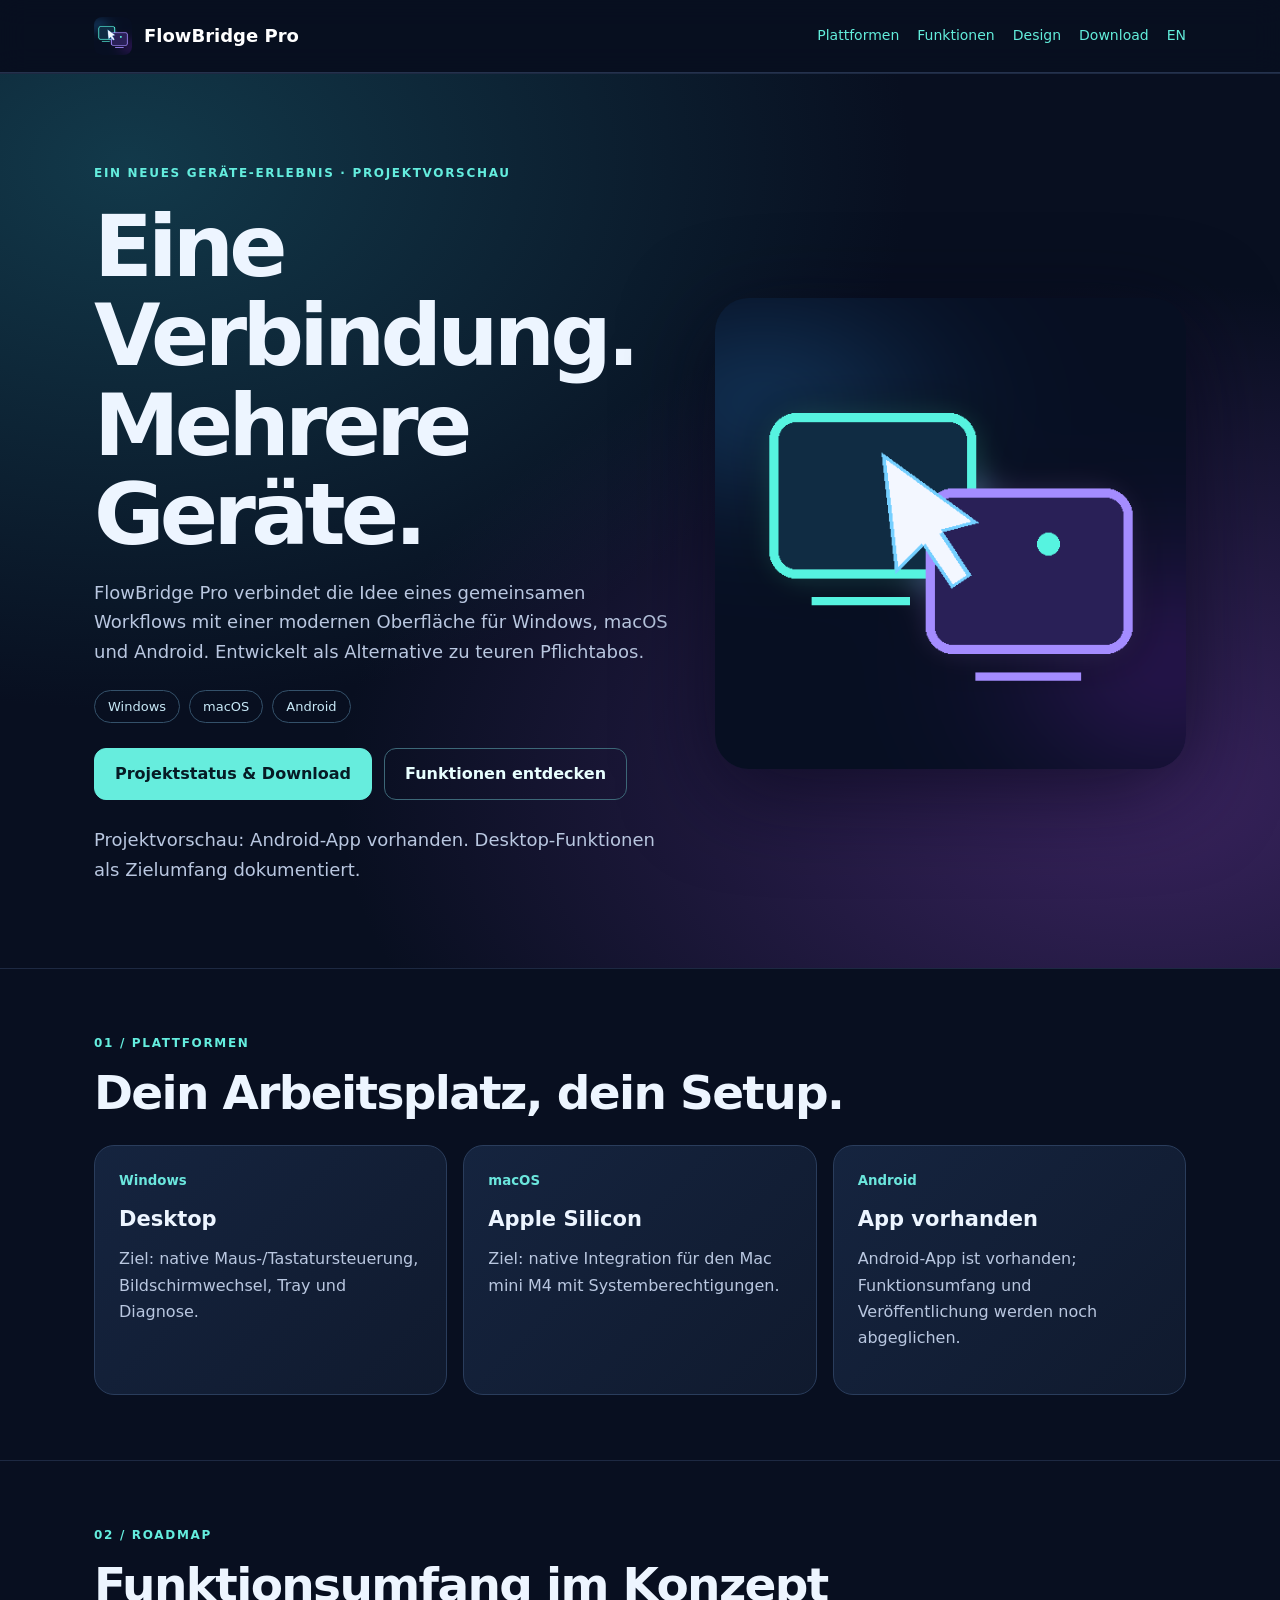
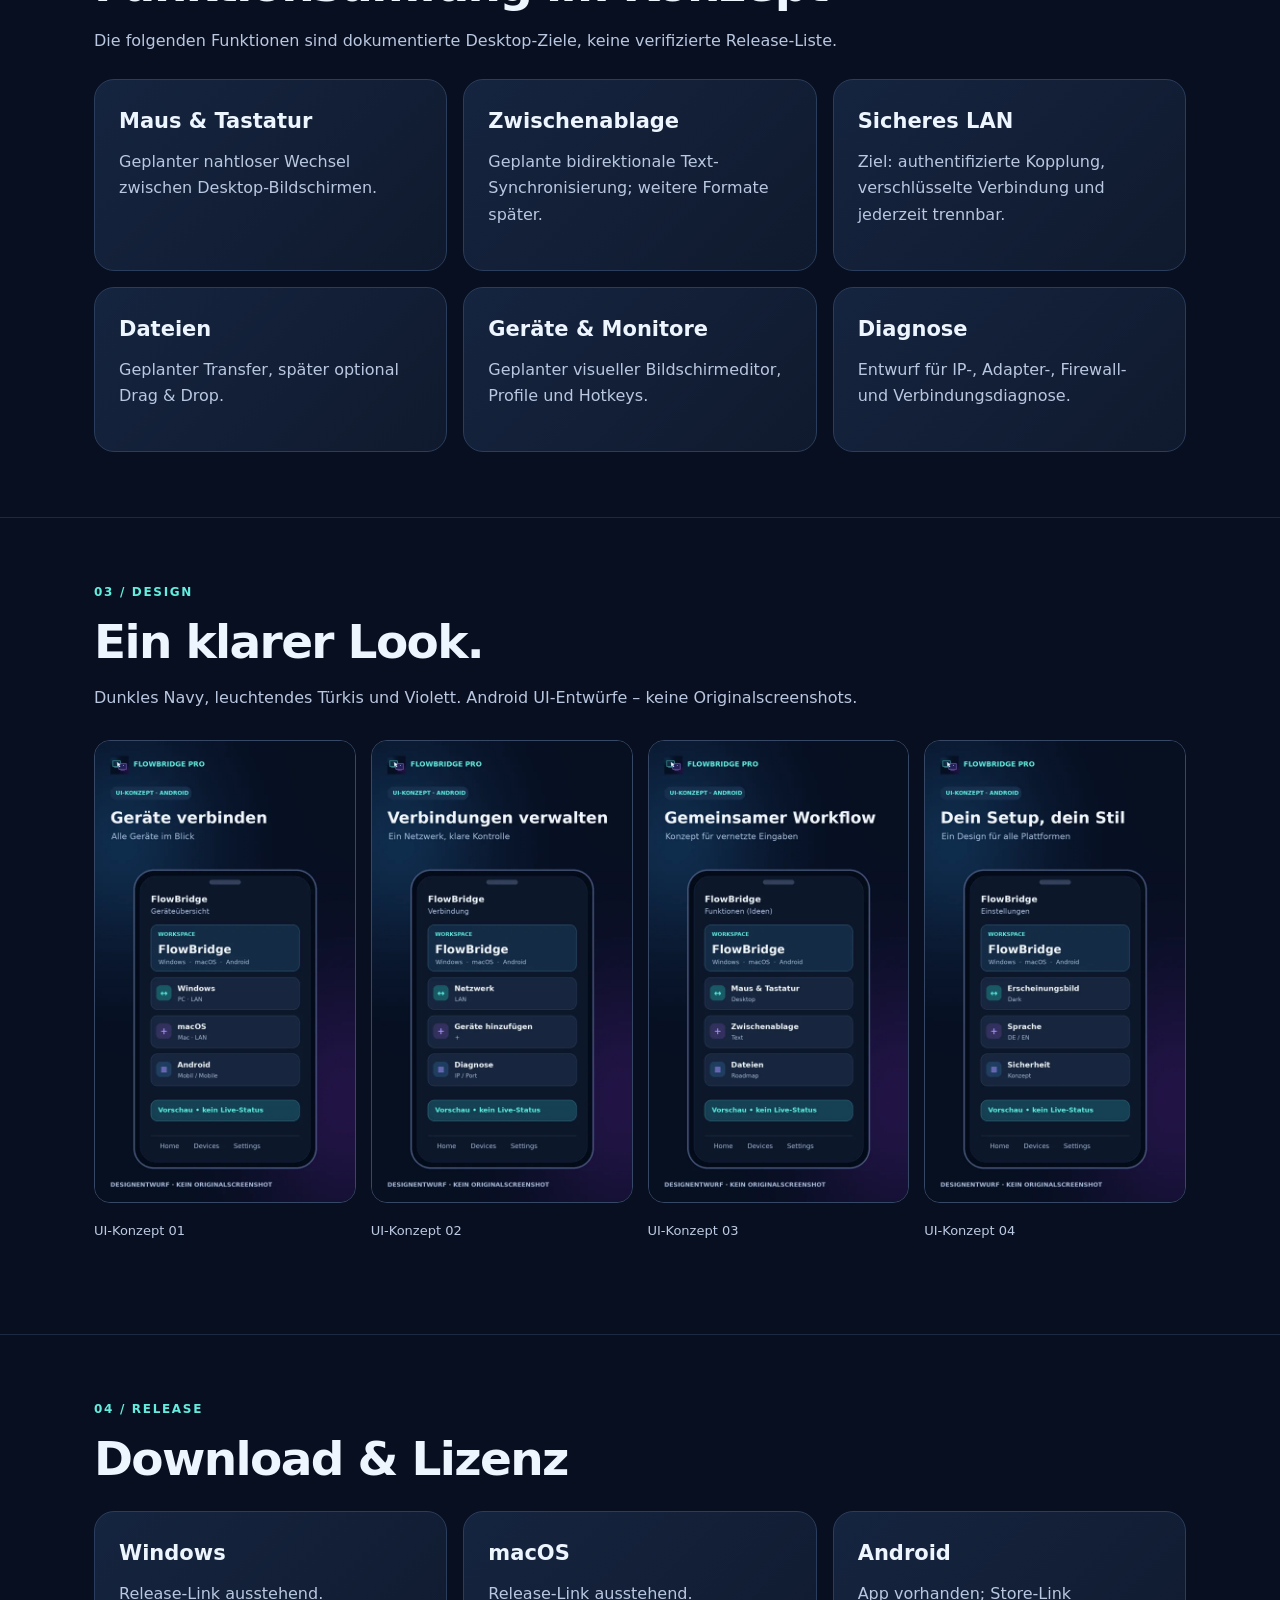
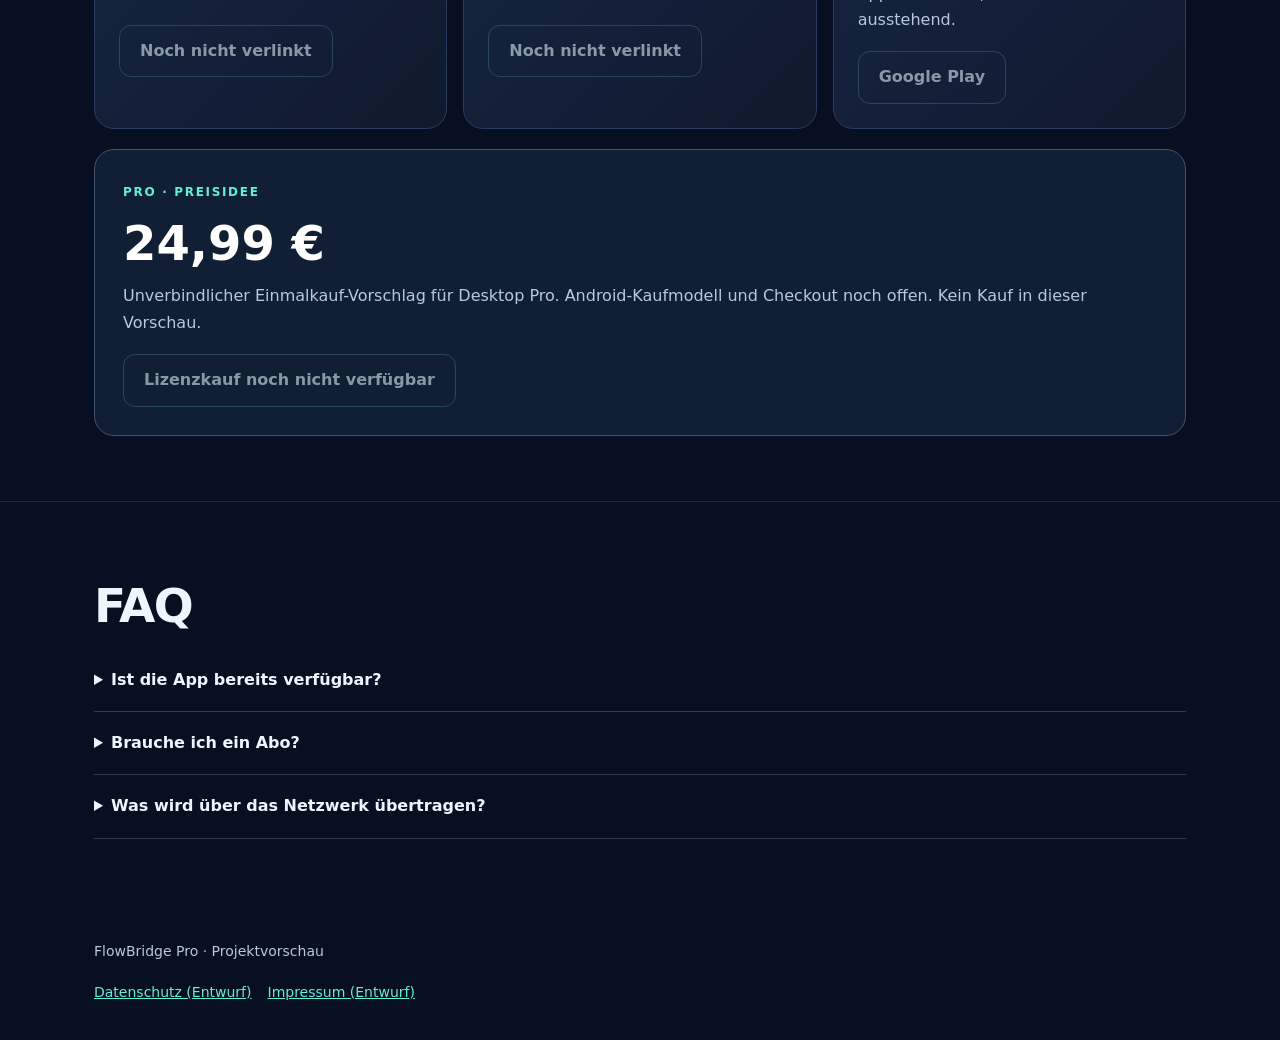
==== index.html @ c97612ea "Add files via upload" ====
<!doctype html><html lang="de"><head><meta charset="utf-8"><meta name="viewport" content="width=device-width,initial-scale=1"><meta name="description" content="FlowBridge Pro – Projekt für vernetzte Geräte."><title>FlowBridge Pro</title><link rel="icon" href="assets/icon.png"><link rel="stylesheet" href="style.css"></head><body><header><div class="wrap"><nav><a href="index.html" class="brand"><img src="assets/icon.png" alt="">FlowBridge Pro</a><div class="navlinks"><a href="#platforms">Plattformen</a><a href="#features">Funktionen</a><a href="#design">Design</a><a href="#release">Download</a><a href="en.html" lang="en">EN</a></div></nav></div></header><main><section class="hero"><div class="wrap heroGrid"><div><div class="eyebrow">Ein neues Geräte-Erlebnis · Projektvorschau</div><h1>Eine Verbindung. Mehrere Geräte.</h1><p>FlowBridge Pro verbindet die Idee eines gemeinsamen Workflows mit einer modernen Oberfläche für Windows, macOS und Android. Entwickelt als Alternative zu teuren Pflichtabos.</p><div class="chips"><span class="chip">Windows</span><span class="chip">macOS</span><span class="chip">Android</span></div><div class="actions"><a class="btn primary" href="#release">Projektstatus & Download</a><a class="btn" href="#features">Funktionen entdecken</a></div><p class="sub">Projektvorschau: Android-App vorhanden. Desktop-Funktionen als Zielumfang dokumentiert.</p></div><img src="assets/icon.png" alt="FlowBridge Pro"></div></section><section id="platforms"><div class="wrap"><div class="eyebrow">01 / Plattformen</div><h2>Dein Arbeitsplatz, dein Setup.</h2><div class="cards"><article class="card"><small>Windows</small><h3>Desktop</h3><p>Ziel: native Maus-/Tastatursteuerung, Bildschirmwechsel, Tray und Diagnose.</p></article><article class="card"><small>macOS</small><h3>Apple Silicon</h3><p>Ziel: native Integration für den Mac mini M4 mit Systemberechtigungen.</p></article><article class="card"><small>Android</small><h3>App vorhanden</h3><p>Android-App ist vorhanden; Funktionsumfang und Veröffentlichung werden noch abgeglichen.</p></article></div></div></section><section id="features"><div class="wrap"><div class="eyebrow">02 / Roadmap</div><h2>Funktionsumfang im Konzept</h2><p>Die folgenden Funktionen sind dokumentierte Desktop-Ziele, keine verifizierte Release-Liste.</p><div class="cards"><article class="card"><h3>Maus &amp; Tastatur</h3><p>Geplanter nahtloser Wechsel zwischen Desktop-Bildschirmen.</p></article><article class="card"><h3>Zwischenablage</h3><p>Geplante bidirektionale Text-Synchronisierung; weitere Formate später.</p></article><article class="card"><h3>Sicheres LAN</h3><p>Ziel: authentifizierte Kopplung, verschlüsselte Verbindung und jederzeit trennbar.</p></article><article class="card"><h3>Dateien</h3><p>Geplanter Transfer, später optional Drag &amp; Drop.</p></article><article class="card"><h3>Geräte &amp; Monitore</h3><p>Geplanter visueller Bildschirmeditor, Profile und Hotkeys.</p></article><article class="card"><h3>Diagnose</h3><p>Entwurf für IP-, Adapter-, Firewall- und Verbindungsdiagnose.</p></article></div></div></section><section id="design"><div class="wrap"><div class="eyebrow">03 / Design</div><h2>Ein klarer Look.</h2><p>Dunkles Navy, leuchtendes Türkis und Violett. Android UI-Entwürfe – keine Originalscreenshots.</p><div class="gallery"><figure><a href="assets/screen-de-1.webp"><img src="assets/screen-de-1.webp" alt="Android UI-Designentwurf 1" loading="lazy"></a><figcaption>UI-Konzept 01</figcaption></figure><figure><a href="assets/screen-de-2.webp"><img src="assets/screen-de-2.webp" alt="Android UI-Designentwurf 2" loading="lazy"></a><figcaption>UI-Konzept 02</figcaption></figure><figure><a href="assets/screen-de-3.webp"><img src="assets/screen-de-3.webp" alt="Android UI-Designentwurf 3" loading="lazy"></a><figcaption>UI-Konzept 03</figcaption></figure><figure><a href="assets/screen-de-4.webp"><img src="assets/screen-de-4.webp" alt="Android UI-Designentwurf 4" loading="lazy"></a><figcaption>UI-Konzept 04</figcaption></figure></div></div></section><section id="release"><div class="wrap"><div class="eyebrow">04 / Release</div><h2>Download & Lizenz</h2><div class="cards"><article class="card"><h3>Windows</h3><p>Release-Link ausstehend.</p><span class="btn" aria-disabled="true">Noch nicht verlinkt</span></article><article class="card"><h3>macOS</h3><p>Release-Link ausstehend.</p><span class="btn" aria-disabled="true">Noch nicht verlinkt</span></article><article class="card"><h3>Android</h3><p>App vorhanden; Store-Link ausstehend.</p><span class="btn" aria-disabled="true">Google Play</span></article></div><div class="call" style="margin-top:20px"><small class="eyebrow">PRO · PREISIDEE</small><div class="price">24,99 €</div><p>Unverbindlicher Einmalkauf-Vorschlag für Desktop Pro. Android-Kaufmodell und Checkout noch offen. Kein Kauf in dieser Vorschau.</p><span class="btn" aria-disabled="true">Lizenzkauf noch nicht verfügbar</span></div></div></section><section><div class="wrap"><h2>FAQ</h2><details><summary>Ist die App bereits verfügbar?</summary><p>Eine Android-App existiert. Download- und Release-Links sind noch nicht bestätigt.</p></details><details><summary>Brauche ich ein Abo?</summary><p>Ein Einmalkauf für Pro ist vorgesehen. Preis und Lizenzumfang sind noch nicht final.</p></details><details><summary>Was wird über das Netzwerk übertragen?</summary><p>Das Desktop-Konzept sieht lokale Eingabe- und Clipboard-Übertragung zwischen autorisierten Geräten vor. Android-Funktionen sind noch zu verifizieren.</p></details></div></section></main><footer><div class="wrap"><p>FlowBridge Pro · Projektvorschau</p><a href="privacy-de.html">Datenschutz (Entwurf)</a><a href="legal-de.html">Impressum (Entwurf)</a></div></footer></body></html>
---- style.css ----
*{box-sizing:border-box}html{scroll-behavior:smooth}body{margin:0;font:16px/1.65 system-ui,sans-serif;color:#edf5ff;background:#080f20}a{color:#62eddb}a:focus-visible,button:focus-visible{outline:3px solid #a48cff;outline-offset:3px}.wrap{max-width:1140px;margin:auto;padding:0 24px}header{position:sticky;top:0;z-index:5;background:#080f20ee;border-bottom:1px solid #24324d;backdrop-filter:blur(14px)}nav{min-height:72px;display:flex;align-items:center;justify-content:space-between;gap:16px;flex-wrap:wrap;padding:12px 0}.brand{font-weight:800;font-size:18px;display:flex;gap:12px;align-items:center;color:white;text-decoration:none}.brand img{width:38px;height:38px;border-radius:8px}.navlinks{display:flex;gap:18px;align-items:center;flex-wrap:wrap}.navlinks a{text-decoration:none;font-size:14px}.hero{background:radial-gradient(ellipse at 10% 10%,#12394a 0,transparent 48%),radial-gradient(ellipse at 90% 80%,#39235e 0,transparent 50%);padding:90px 0 65px}.heroGrid{display:grid;grid-template-columns:1.1fr .9fr;gap:45px;align-items:center}.eyebrow{color:#64edde;letter-spacing:.14em;font-size:12px;font-weight:800;text-transform:uppercase}h1{font-size:clamp(44px,7vw,86px);line-height:1.04;letter-spacing:-.055em;margin:18px 0}h2{font-size:clamp(30px,4vw,47px);line-height:1.15;letter-spacing:-.035em;margin:12px 0 16px}h3{margin:0 0 10px;font-size:21px}p{color:#b9c7e0;margin:0 0 18px}.hero p{font-size:18px;max-width:600px}.hero img{width:100%;border-radius:34px;box-shadow:0 22px 90px #070719aa}.chips{display:flex;gap:9px;flex-wrap:wrap;margin:23px 0}.chip{border:1px solid #34516a;padding:5px 13px;border-radius:99px;color:#c8e9f7;font-size:13px}.actions{display:flex;gap:12px;flex-wrap:wrap;margin:25px 0}.btn{display:inline-block;border:1px solid #3d6878;padding:12px 20px;text-decoration:none;border-radius:12px;color:#e8ffff;font-weight:700}.primary{background:#66eddd;color:#061b25;border-color:#66eddd}.btn[aria-disabled=true]{opacity:.55;cursor:not-allowed}section{padding:65px 0;border-top:1px solid #1d2942}.cards{display:grid;grid-template-columns:repeat(3,1fr);gap:16px;margin-top:25px}.card{background:linear-gradient(135deg,#15243f,#101a2e);border:1px solid #2a3d5c;border-radius:20px;padding:24px}.card small{display:block;color:#6be6dd;font-weight:700;margin-bottom:10px}.gallery{display:grid;grid-template-columns:repeat(4,1fr);gap:15px;margin:28px 0}.gallery img{width:100%;border-radius:16px;border:1px solid #364866}figure{margin:0}figcaption{font-size:13px;color:#bccbe3;margin-top:8px}.call{padding:28px;border:1px solid #41546e;border-radius:20px;background:#101f34}.price{font-weight:800;color:white;font-size:48px;line-height:1.15;margin:12px 0}details{border-bottom:1px solid #2d3b54;padding:18px 0}summary{cursor:pointer;font-weight:700}details p{margin:10px 0 0}footer{padding:36px 0;color:#a9bbd8;font-size:14px}footer a{margin-right:16px}main.legal{max-width:820px;margin:auto;padding:70px 24px}.warn{color:#e9ce9b}.sub{font-size:13px}@media(max-width:760px){.hero{padding:48px 0}.heroGrid{grid-template-columns:1fr}.cards{grid-template-columns:1fr}.gallery{grid-template-columns:repeat(2,1fr)}.hero img{max-width:440px}.navlinks{gap:12px}section{padding:45px 0}}@media(prefers-reduced-motion:reduce){html{scroll-behavior:auto}}
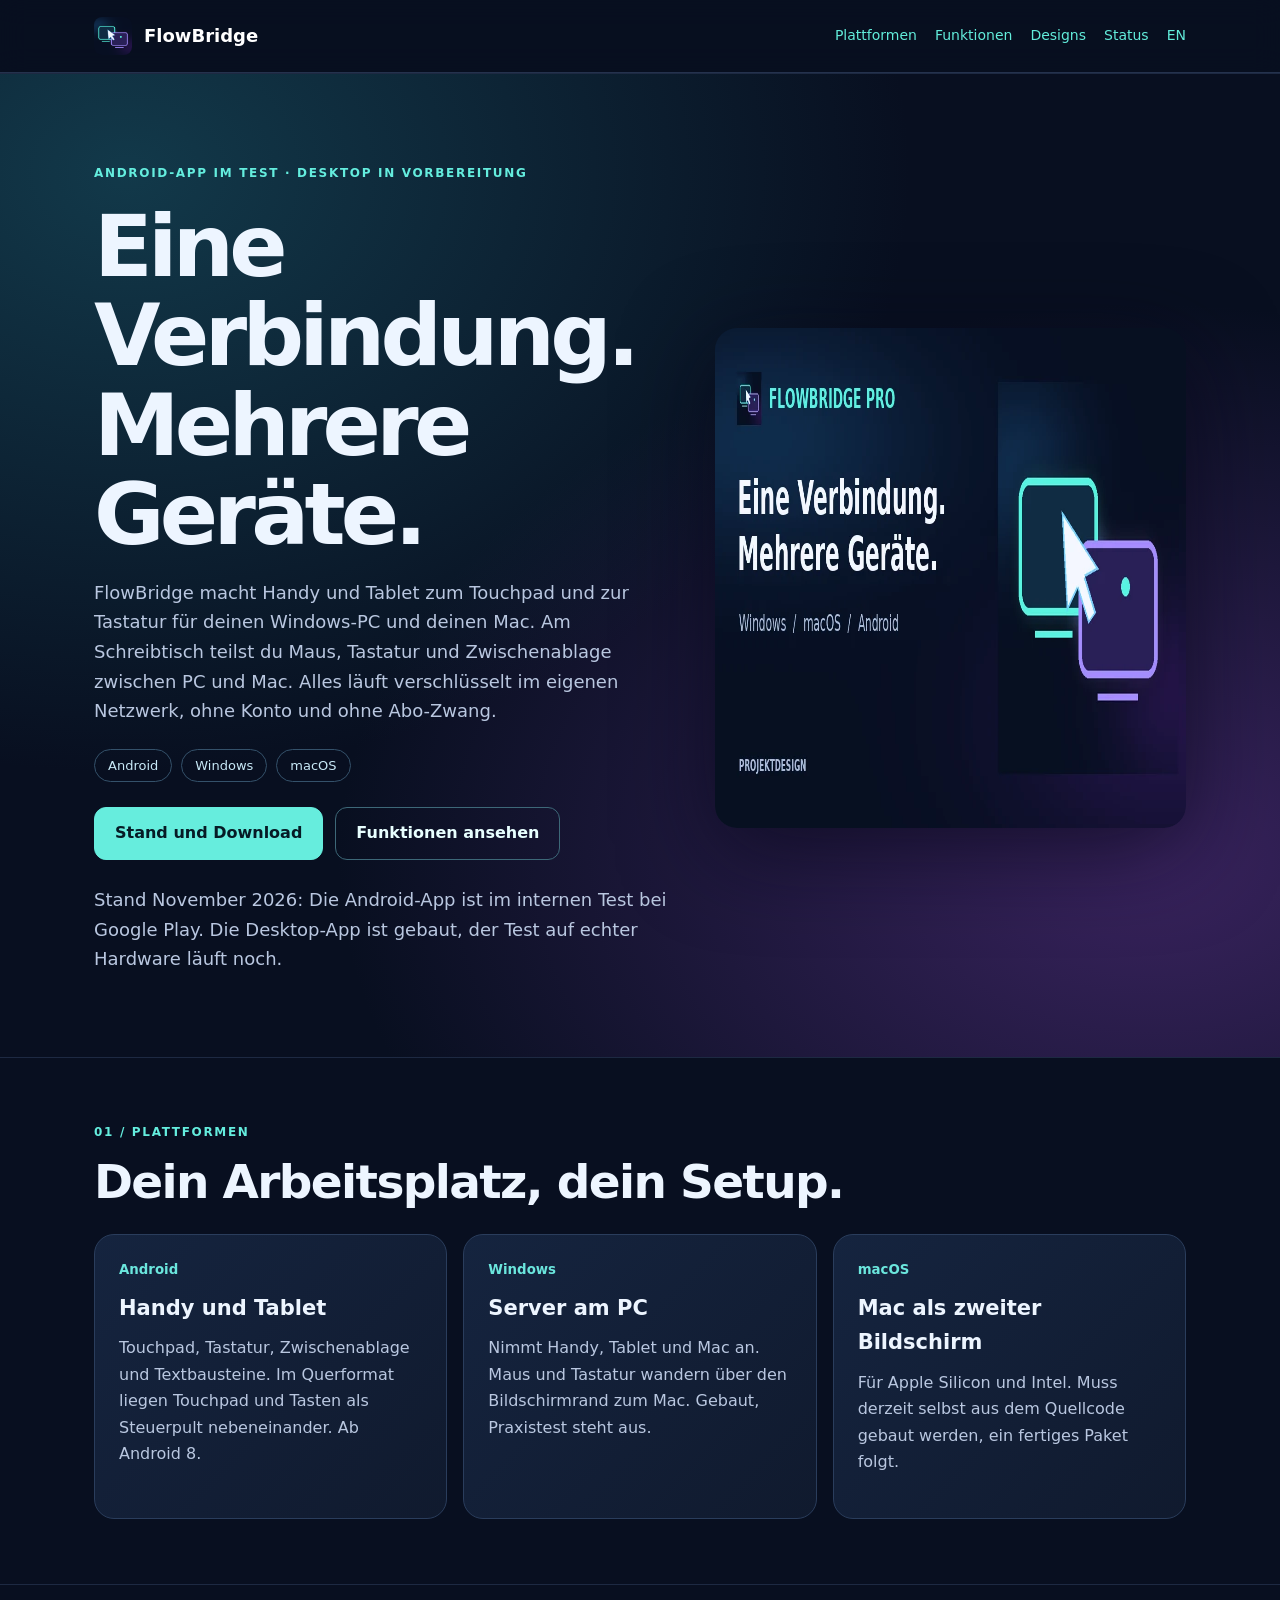
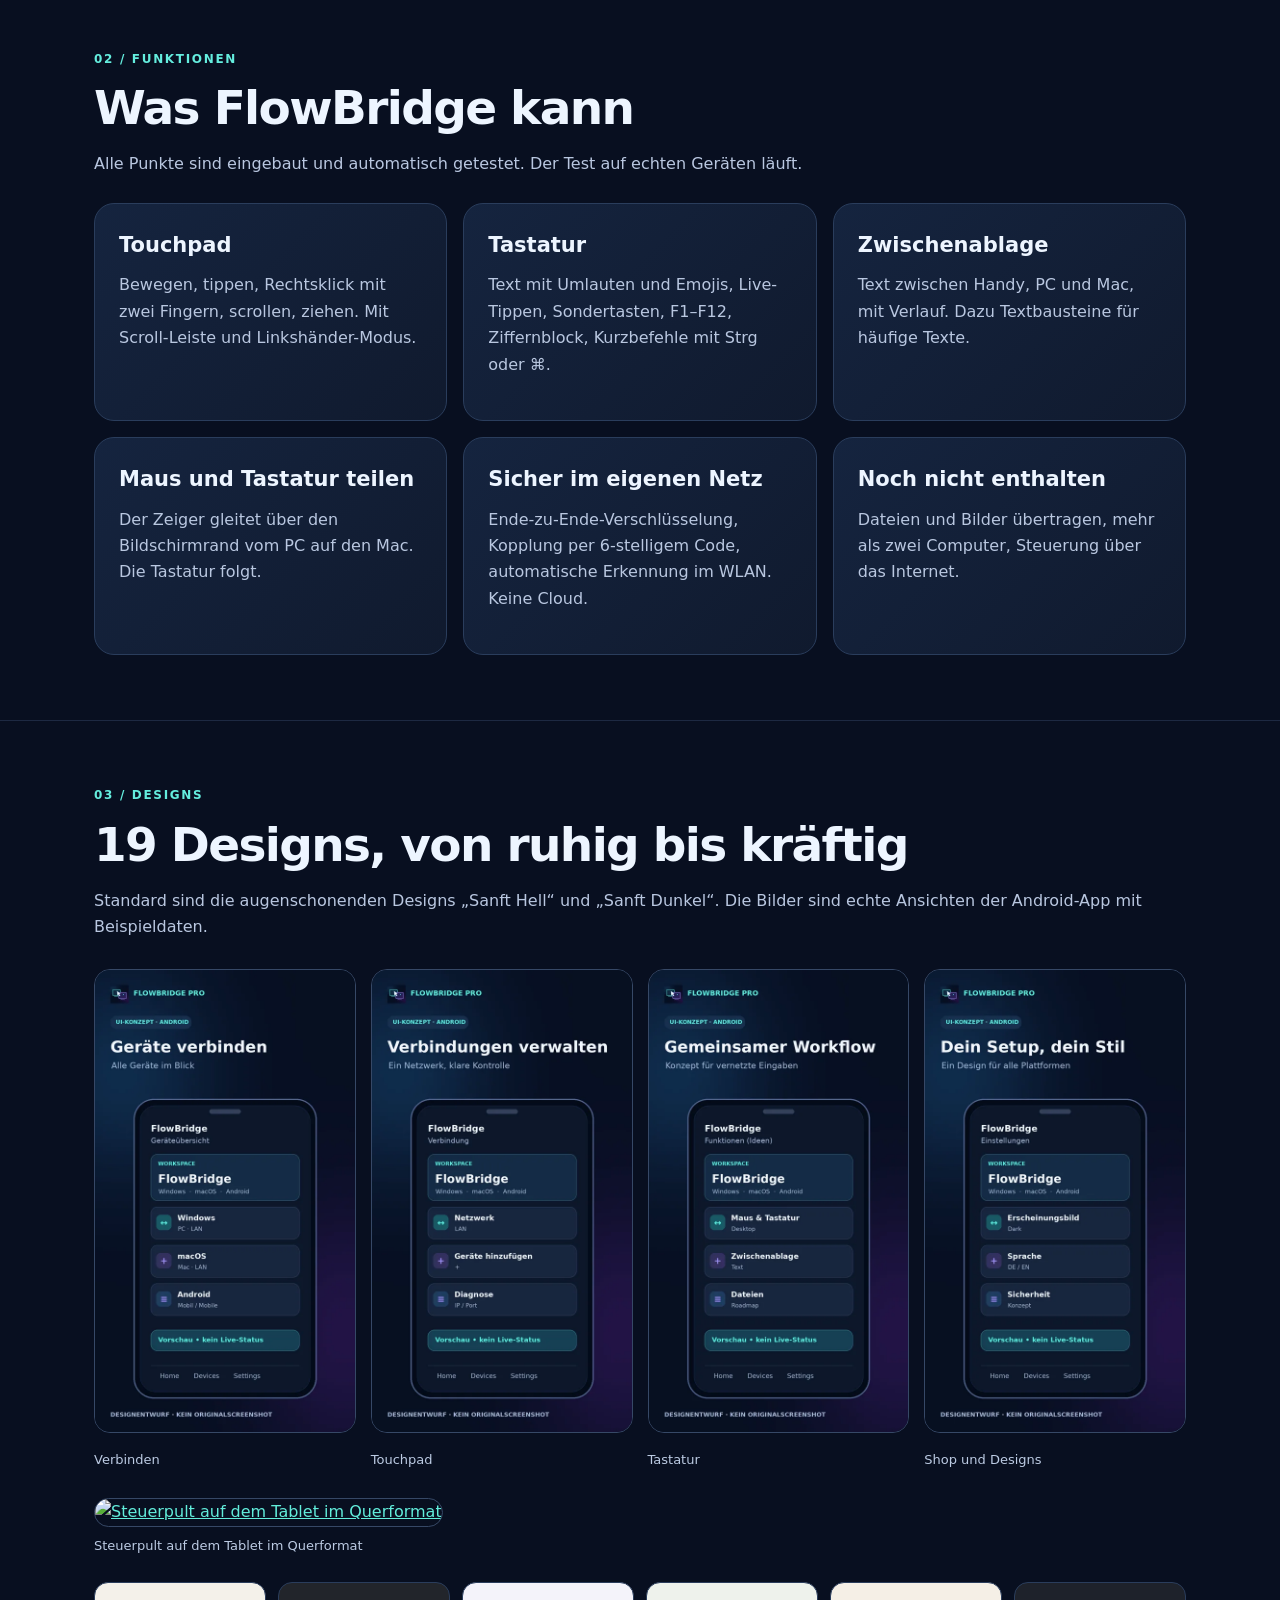
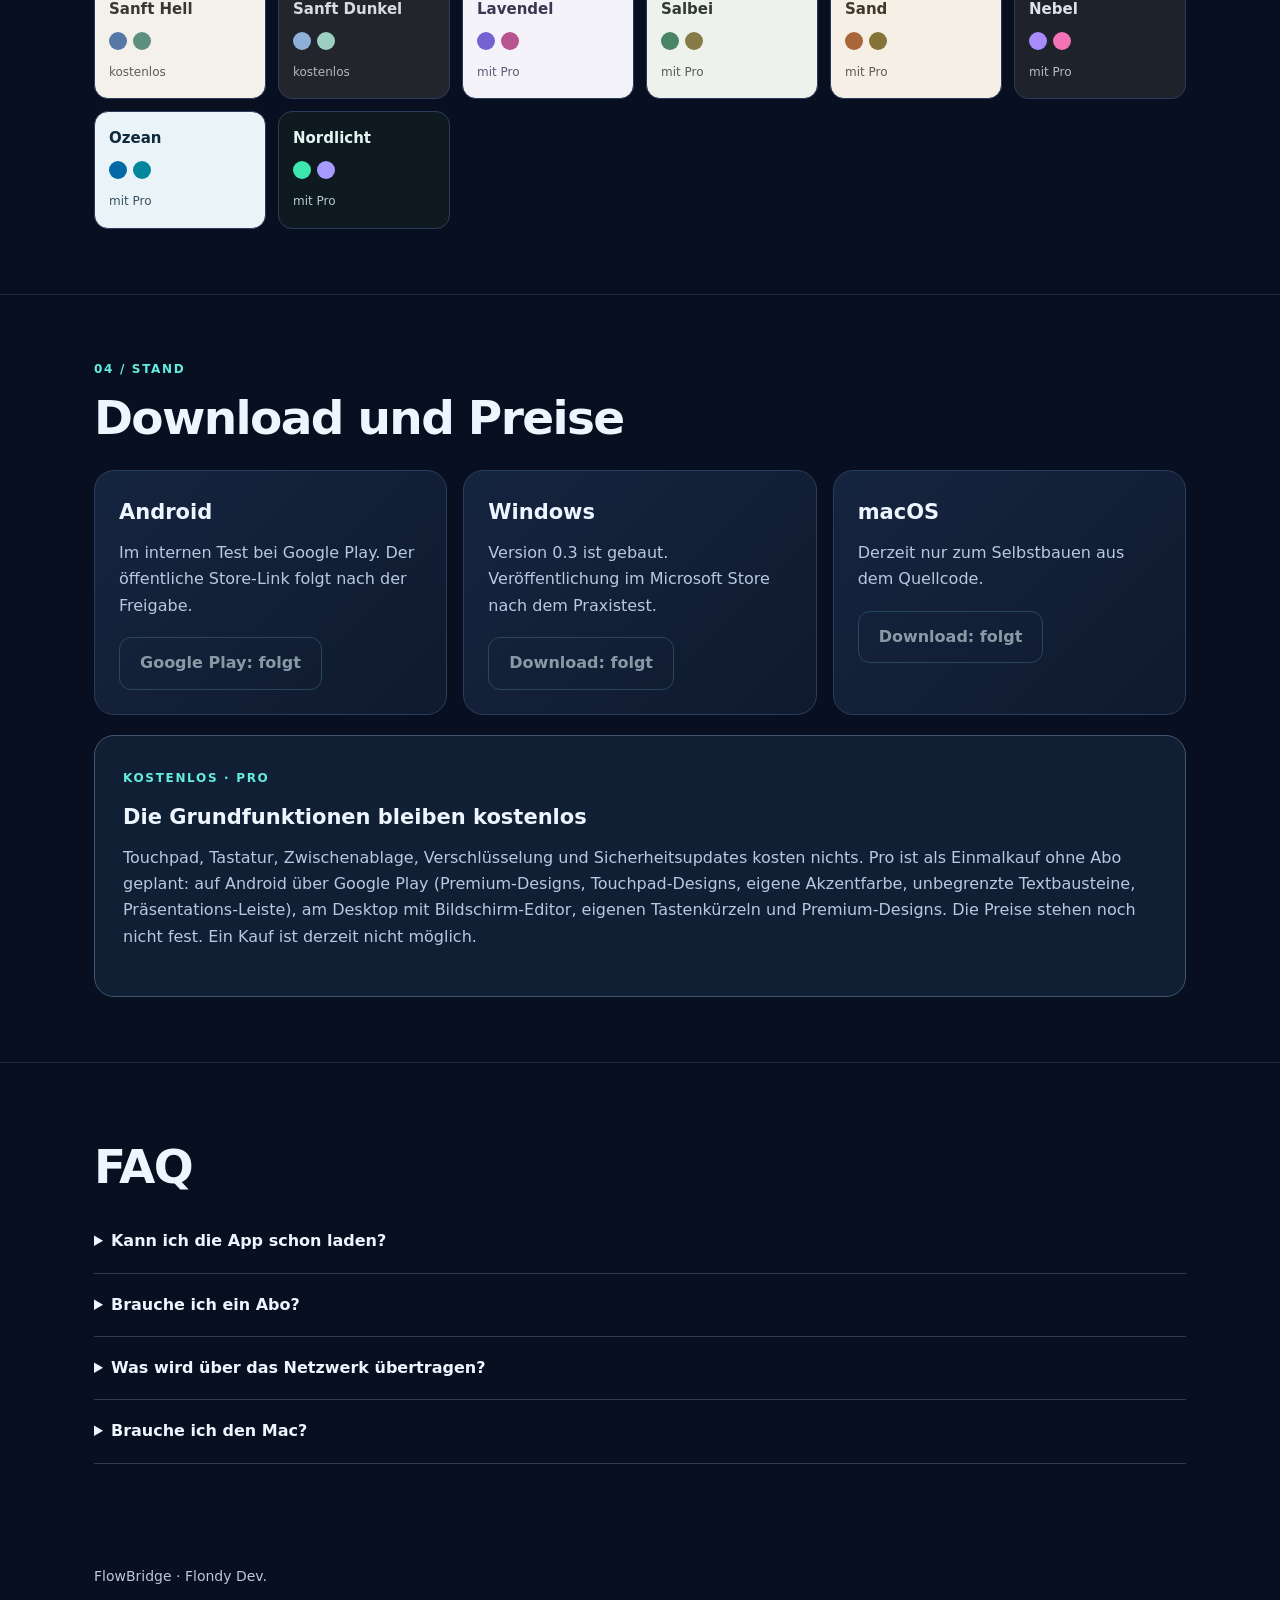
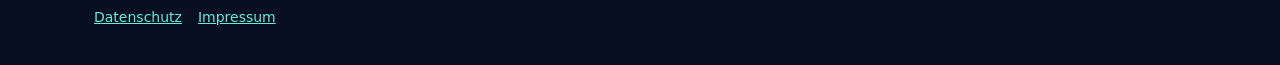
==== commit 3dc3233c: "Seite aktualisiert: Funktionen, echte Screenshots, Datenschutzerklärung, Impressum" ====
--- a/index.html
+++ b/index.html
@@ -1 +1 @@
-<!doctype html><html lang="de"><head><meta charset="utf-8"><meta name="viewport" content="width=device-width,initial-scale=1"><meta name="description" content="FlowBridge Pro – Projekt für vernetzte Geräte."><title>FlowBridge Pro</title><link rel="icon" href="assets/icon.png"><link rel="stylesheet" href="style.css"></head><body><header><div class="wrap"><nav><a href="index.html" class="brand"><img src="assets/icon.png" alt="">FlowBridge Pro</a><div class="navlinks"><a href="#platforms">Plattformen</a><a href="#features">Funktionen</a><a href="#design">Design</a><a href="#release">Download</a><a href="en.html" lang="en">EN</a></div></nav></div></header><main><section class="hero"><div class="wrap heroGrid"><div><div class="eyebrow">Ein neues Geräte-Erlebnis · Projektvorschau</div><h1>Eine Verbindung. Mehrere Geräte.</h1><p>FlowBridge Pro verbindet die Idee eines gemeinsamen Workflows mit einer modernen Oberfläche für Windows, macOS und Android. Entwickelt als Alternative zu teuren Pflichtabos.</p><div class="chips"><span class="chip">Windows</span><span class="chip">macOS</span><span class="chip">Android</span></div><div class="actions"><a class="btn primary" href="#release">Projektstatus & Download</a><a class="btn" href="#features">Funktionen entdecken</a></div><p class="sub">Projektvorschau: Android-App vorhanden. Desktop-Funktionen als Zielumfang dokumentiert.</p></div><img src="assets/icon.png" alt="FlowBridge Pro"></div></section><section id="platforms"><div class="wrap"><div class="eyebrow">01 / Plattformen</div><h2>Dein Arbeitsplatz, dein Setup.</h2><div class="cards"><article class="card"><small>Windows</small><h3>Desktop</h3><p>Ziel: native Maus-/Tastatursteuerung, Bildschirmwechsel, Tray und Diagnose.</p></article><article class="card"><small>macOS</small><h3>Apple Silicon</h3><p>Ziel: native Integration für den Mac mini M4 mit Systemberechtigungen.</p></article><article class="card"><small>Android</small><h3>App vorhanden</h3><p>Android-App ist vorhanden; Funktionsumfang und Veröffentlichung werden noch abgeglichen.</p></article></div></div></section><section id="features"><div class="wrap"><div class="eyebrow">02 / Roadmap</div><h2>Funktionsumfang im Konzept</h2><p>Die folgenden Funktionen sind dokumentierte Desktop-Ziele, keine verifizierte Release-Liste.</p><div class="cards"><article class="card"><h3>Maus &amp; Tastatur</h3><p>Geplanter nahtloser Wechsel zwischen Desktop-Bildschirmen.</p></article><article class="card"><h3>Zwischenablage</h3><p>Geplante bidirektionale Text-Synchronisierung; weitere Formate später.</p></article><article class="card"><h3>Sicheres LAN</h3><p>Ziel: authentifizierte Kopplung, verschlüsselte Verbindung und jederzeit trennbar.</p></article><article class="card"><h3>Dateien</h3><p>Geplanter Transfer, später optional Drag &amp; Drop.</p></article><article class="card"><h3>Geräte &amp; Monitore</h3><p>Geplanter visueller Bildschirmeditor, Profile und Hotkeys.</p></article><article class="card"><h3>Diagnose</h3><p>Entwurf für IP-, Adapter-, Firewall- und Verbindungsdiagnose.</p></article></div></div></section><section id="design"><div class="wrap"><div class="eyebrow">03 / Design</div><h2>Ein klarer Look.</h2><p>Dunkles Navy, leuchtendes Türkis und Violett. Android UI-Entwürfe – keine Originalscreenshots.</p><div class="gallery"><figure><a href="assets/screen-de-1.webp"><img src="assets/screen-de-1.webp" alt="Android UI-Designentwurf 1" loading="lazy"></a><figcaption>UI-Konzept 01</figcaption></figure><figure><a href="assets/screen-de-2.webp"><img src="assets/screen-de-2.webp" alt="Android UI-Designentwurf 2" loading="lazy"></a><figcaption>UI-Konzept 02</figcaption></figure><figure><a href="assets/screen-de-3.webp"><img src="assets/screen-de-3.webp" alt="Android UI-Designentwurf 3" loading="lazy"></a><figcaption>UI-Konzept 03</figcaption></figure><figure><a href="assets/screen-de-4.webp"><img src="assets/screen-de-4.webp" alt="Android UI-Designentwurf 4" loading="lazy"></a><figcaption>UI-Konzept 04</figcaption></figure></div></div></section><section id="release"><div class="wrap"><div class="eyebrow">04 / Release</div><h2>Download & Lizenz</h2><div class="cards"><article class="card"><h3>Windows</h3><p>Release-Link ausstehend.</p><span class="btn" aria-disabled="true">Noch nicht verlinkt</span></article><article class="card"><h3>macOS</h3><p>Release-Link ausstehend.</p><span class="btn" aria-disabled="true">Noch nicht verlinkt</span></article><article class="card"><h3>Android</h3><p>App vorhanden; Store-Link ausstehend.</p><span class="btn" aria-disabled="true">Google Play</span></article></div><div class="call" style="margin-top:20px"><small class="eyebrow">PRO · PREISIDEE</small><div class="price">24,99 €</div><p>Unverbindlicher Einmalkauf-Vorschlag für Desktop Pro. Android-Kaufmodell und Checkout noch offen. Kein Kauf in dieser Vorschau.</p><span class="btn" aria-disabled="true">Lizenzkauf noch nicht verfügbar</span></div></div></section><section><div class="wrap"><h2>FAQ</h2><details><summary>Ist die App bereits verfügbar?</summary><p>Eine Android-App existiert. Download- und Release-Links sind noch nicht bestätigt.</p></details><details><summary>Brauche ich ein Abo?</summary><p>Ein Einmalkauf für Pro ist vorgesehen. Preis und Lizenzumfang sind noch nicht final.</p></details><details><summary>Was wird über das Netzwerk übertragen?</summary><p>Das Desktop-Konzept sieht lokale Eingabe- und Clipboard-Übertragung zwischen autorisierten Geräten vor. Android-Funktionen sind noch zu verifizieren.</p></details></div></section></main><footer><div class="wrap"><p>FlowBridge Pro · Projektvorschau</p><a href="privacy-de.html">Datenschutz (Entwurf)</a><a href="legal-de.html">Impressum (Entwurf)</a></div></footer></body></html>+<!doctype html><html lang="de"><head><meta charset="utf-8"><meta name="viewport" content="width=device-width,initial-scale=1"><meta name="description" content="FlowBridge: Handy und Tablet als Touchpad und Tastatur für Windows-PC und Mac. Verschlüsselt im eigenen Netzwerk, ohne Konto."><title>FlowBridge</title><link rel="icon" href="assets/icon.png"><link rel="stylesheet" href="style.css"></head><body><header><div class="wrap"><nav><a href="index.html" class="brand"><img src="assets/icon.png" alt="" width="38" height="38">FlowBridge</a><div class="navlinks"><a href="#platforms">Plattformen</a><a href="#features">Funktionen</a><a href="#design">Designs</a><a href="#release">Status</a><a href="en.html">EN</a></div></nav></div></header><main><section class="hero"><div class="wrap heroGrid"><div><div class="eyebrow">Android-App im Test · Desktop in Vorbereitung</div><h1>Eine Verbindung. Mehrere Geräte.</h1><p>FlowBridge macht Handy und Tablet zum Touchpad und zur Tastatur für deinen Windows-PC und deinen Mac. Am Schreibtisch teilst du Maus, Tastatur und Zwischenablage zwischen PC und Mac. Alles läuft verschlüsselt im eigenen Netzwerk, ohne Konto und ohne Abo-Zwang.</p><div class="chips"><span class="chip">Android</span><span class="chip">Windows</span><span class="chip">macOS</span></div><div class="actions"><a class="btn primary" href="#release">Stand und Download</a><a class="btn" href="#features">Funktionen ansehen</a></div><p class="sub">Stand November 2026: Die Android-App ist im internen Test bei Google Play. Die Desktop-App ist gebaut, der Test auf echter Hardware läuft noch.</p></div><img src="assets/feature-de.webp" alt="FlowBridge" width="1024" height="500"></div></section><section id="platforms"><div class="wrap"><div class="eyebrow">01 / Plattformen</div><h2>Dein Arbeitsplatz, dein Setup.</h2><div class="cards"><article class="card"><small>Android</small><h3>Handy und Tablet</h3><p>Touchpad, Tastatur, Zwischenablage und Textbausteine. Im Querformat liegen Touchpad und Tasten als Steuerpult nebeneinander. Ab Android 8.</p></article><article class="card"><small>Windows</small><h3>Server am PC</h3><p>Nimmt Handy, Tablet und Mac an. Maus und Tastatur wandern über den Bildschirmrand zum Mac. Gebaut, Praxistest steht aus.</p></article><article class="card"><small>macOS</small><h3>Mac als zweiter Bildschirm</h3><p>Für Apple Silicon und Intel. Muss derzeit selbst aus dem Quellcode gebaut werden, ein fertiges Paket folgt.</p></article></div></div></section><section id="features"><div class="wrap"><div class="eyebrow">02 / Funktionen</div><h2>Was FlowBridge kann</h2><p>Alle Punkte sind eingebaut und automatisch getestet. Der Test auf echten Geräten läuft.</p><div class="cards"><article class="card"><h3>Touchpad</h3><p>Bewegen, tippen, Rechtsklick mit zwei Fingern, scrollen, ziehen. Mit Scroll-Leiste und Linkshänder-Modus.</p></article><article class="card"><h3>Tastatur</h3><p>Text mit Umlauten und Emojis, Live-Tippen, Sondertasten, F1–F12, Ziffernblock, Kurzbefehle mit Strg oder ⌘.</p></article><article class="card"><h3>Zwischenablage</h3><p>Text zwischen Handy, PC und Mac, mit Verlauf. Dazu Textbausteine für häufige Texte.</p></article><article class="card"><h3>Maus und Tastatur teilen</h3><p>Der Zeiger gleitet über den Bildschirmrand vom PC auf den Mac. Die Tastatur folgt.</p></article><article class="card"><h3>Sicher im eigenen Netz</h3><p>Ende-zu-Ende-Verschlüsselung, Kopplung per 6-stelligem Code, automatische Erkennung im WLAN. Keine Cloud.</p></article><article class="card"><h3>Noch nicht enthalten</h3><p>Dateien und Bilder übertragen, mehr als zwei Computer, Steuerung über das Internet.</p></article></div></div></section><section id="design"><div class="wrap"><div class="eyebrow">03 / Designs</div><h2>19 Designs, von ruhig bis kräftig</h2><p>Standard sind die augenschonenden Designs „Sanft Hell“ und „Sanft Dunkel“. Die Bilder sind echte Ansichten der Android-App mit Beispieldaten.</p><div class="gallery"><figure><a href="assets/screen-de-1.webp"><img src="assets/screen-de-1.webp" alt="Verbinden" width="540" height="960" loading="lazy"></a><figcaption>Verbinden</figcaption></figure><figure><a href="assets/screen-de-2.webp"><img src="assets/screen-de-2.webp" alt="Touchpad" width="540" height="960" loading="lazy"></a><figcaption>Touchpad</figcaption></figure><figure><a href="assets/screen-de-3.webp"><img src="assets/screen-de-3.webp" alt="Tastatur" width="540" height="960" loading="lazy"></a><figcaption>Tastatur</figcaption></figure><figure><a href="assets/screen-de-4.webp"><img src="assets/screen-de-4.webp" alt="Shop und Designs" width="540" height="960" loading="lazy"></a><figcaption>Shop und Designs</figcaption></figure></div><figure class="wide"><a href="assets/tablet-de.webp"><img src="assets/tablet-de.webp" alt="Steuerpult auf dem Tablet im Querformat" width="1280" height="800" loading="lazy"></a><figcaption>Steuerpult auf dem Tablet im Querformat</figcaption></figure><div class="skins"><div class="skin" style="background:#F4F1EA;color:#3A3733"><b>Sanft Hell</b><span class="dots"><i style="background:#5578A6"></i><i style="background:#5E8F80"></i></span><small>kostenlos</small></div><div class="skin" style="background:#22252B;color:#D8DBE0"><b>Sanft Dunkel</b><span class="dots"><i style="background:#8FB0D9"></i><i style="background:#9DCFC0"></i></span><small>kostenlos</small></div><div class="skin" style="background:#F4F3FA;color:#3A3852"><b>Lavendel</b><span class="dots"><i style="background:#7462D0"></i><i style="background:#B8548F"></i></span><small>mit Pro</small></div><div class="skin" style="background:#EEF2EC;color:#2F3A33"><b>Salbei</b><span class="dots"><i style="background:#4A8466"></i><i style="background:#857A48"></i></span><small>mit Pro</small></div><div class="skin" style="background:#F5EFE6;color:#40372D"><b>Sand</b><span class="dots"><i style="background:#A8663A"></i><i style="background:#857338"></i></span><small>mit Pro</small></div><div class="skin" style="background:#1E222B;color:#DCE1EA"><b>Nebel</b><span class="dots"><i style="background:#A78BFA"></i><i style="background:#F472B6"></i></span><small>mit Pro</small></div><div class="skin" style="background:#EAF4F8;color:#0F2A3A"><b>Ozean</b><span class="dots"><i style="background:#0069A6"></i><i style="background:#00879E"></i></span><small>mit Pro</small></div><div class="skin" style="background:#0E1A1F;color:#E3F4F1"><b>Nordlicht</b><span class="dots"><i style="background:#3EE6B0"></i><i style="background:#A79BFF"></i></span><small>mit Pro</small></div></div></div></section><section id="release"><div class="wrap"><div class="eyebrow">04 / Stand</div><h2>Download und Preise</h2><div class="cards"><article class="card"><h3>Android</h3><p>Im internen Test bei Google Play. Der öffentliche Store-Link folgt nach der Freigabe.</p><span class="btn" aria-disabled="true">Google Play: folgt</span></article><article class="card"><h3>Windows</h3><p>Version 0.3 ist gebaut. Veröffentlichung im Microsoft Store nach dem Praxistest.</p><span class="btn" aria-disabled="true">Download: folgt</span></article><article class="card"><h3>macOS</h3><p>Derzeit nur zum Selbstbauen aus dem Quellcode.</p><span class="btn" aria-disabled="true">Download: folgt</span></article></div><div class="call" style="margin-top:20px"><small class="eyebrow">KOSTENLOS · PRO</small><h3 style="margin-top:10px">Die Grundfunktionen bleiben kostenlos</h3><p>Touchpad, Tastatur, Zwischenablage, Verschlüsselung und Sicherheitsupdates kosten nichts. Pro ist als Einmalkauf ohne Abo geplant: auf Android über Google Play (Premium-Designs, Touchpad-Designs, eigene Akzentfarbe, unbegrenzte Textbausteine, Präsentations-Leiste), am Desktop mit Bildschirm-Editor, eigenen Tastenkürzeln und Premium-Designs. Die Preise stehen noch nicht fest. Ein Kauf ist derzeit nicht möglich.</p></div></div></section><section><div class="wrap"><h2>FAQ</h2><details><summary>Kann ich die App schon laden?</summary><p>Noch nicht öffentlich. Die Android-App läuft im internen Test, die Desktop-App wird noch auf echter Hardware geprüft.</p></details><details><summary>Brauche ich ein Abo?</summary><p>Nein. Die Grundfunktionen sind kostenlos, Pro ist als Einmalkauf geplant.</p></details><details><summary>Was wird über das Netzwerk übertragen?</summary><p>Eingaben und Zwischenablage-Text gehen verschlüsselt direkt zwischen deinen gekoppelten Geräten im lokalen Netzwerk. Es gibt keinen Server dazwischen, kein Konto, keine Werbung und kein Tracking.</p></details><details><summary>Brauche ich den Mac?</summary><p>Nein. Handy oder Tablet können auch nur den Windows-PC steuern.</p></details></div></section></main><footer><div class="wrap"><p>FlowBridge · Flondy Dev.</p><a href="privacy-de.html">Datenschutz</a><a href="legal-de.html">Impressum</a></div></footer></body></html>
--- a/style.css
+++ b/style.css
@@ -1 +1,8 @@
-*{box-sizing:border-box}html{scroll-behavior:smooth}body{margin:0;font:16px/1.65 system-ui,sans-serif;color:#edf5ff;background:#080f20}a{color:#62eddb}a:focus-visible,button:focus-visible{outline:3px solid #a48cff;outline-offset:3px}.wrap{max-width:1140px;margin:auto;padding:0 24px}header{position:sticky;top:0;z-index:5;background:#080f20ee;border-bottom:1px solid #24324d;backdrop-filter:blur(14px)}nav{min-height:72px;display:flex;align-items:center;justify-content:space-between;gap:16px;flex-wrap:wrap;padding:12px 0}.brand{font-weight:800;font-size:18px;display:flex;gap:12px;align-items:center;color:white;text-decoration:none}.brand img{width:38px;height:38px;border-radius:8px}.navlinks{display:flex;gap:18px;align-items:center;flex-wrap:wrap}.navlinks a{text-decoration:none;font-size:14px}.hero{background:radial-gradient(ellipse at 10% 10%,#12394a 0,transparent 48%),radial-gradient(ellipse at 90% 80%,#39235e 0,transparent 50%);padding:90px 0 65px}.heroGrid{display:grid;grid-template-columns:1.1fr .9fr;gap:45px;align-items:center}.eyebrow{color:#64edde;letter-spacing:.14em;font-size:12px;font-weight:800;text-transform:uppercase}h1{font-size:clamp(44px,7vw,86px);line-height:1.04;letter-spacing:-.055em;margin:18px 0}h2{font-size:clamp(30px,4vw,47px);line-height:1.15;letter-spacing:-.035em;margin:12px 0 16px}h3{margin:0 0 10px;font-size:21px}p{color:#b9c7e0;margin:0 0 18px}.hero p{font-size:18px;max-width:600px}.hero img{width:100%;border-radius:34px;box-shadow:0 22px 90px #070719aa}.chips{display:flex;gap:9px;flex-wrap:wrap;margin:23px 0}.chip{border:1px solid #34516a;padding:5px 13px;border-radius:99px;color:#c8e9f7;font-size:13px}.actions{display:flex;gap:12px;flex-wrap:wrap;margin:25px 0}.btn{display:inline-block;border:1px solid #3d6878;padding:12px 20px;text-decoration:none;border-radius:12px;color:#e8ffff;font-weight:700}.primary{background:#66eddd;color:#061b25;border-color:#66eddd}.btn[aria-disabled=true]{opacity:.55;cursor:not-allowed}section{padding:65px 0;border-top:1px solid #1d2942}.cards{display:grid;grid-template-columns:repeat(3,1fr);gap:16px;margin-top:25px}.card{background:linear-gradient(135deg,#15243f,#101a2e);border:1px solid #2a3d5c;border-radius:20px;padding:24px}.card small{display:block;color:#6be6dd;font-weight:700;margin-bottom:10px}.gallery{display:grid;grid-template-columns:repeat(4,1fr);gap:15px;margin:28px 0}.gallery img{width:100%;border-radius:16px;border:1px solid #364866}figure{margin:0}figcaption{font-size:13px;color:#bccbe3;margin-top:8px}.call{padding:28px;border:1px solid #41546e;border-radius:20px;background:#101f34}.price{font-weight:800;color:white;font-size:48px;line-height:1.15;margin:12px 0}details{border-bottom:1px solid #2d3b54;padding:18px 0}summary{cursor:pointer;font-weight:700}details p{margin:10px 0 0}footer{padding:36px 0;color:#a9bbd8;font-size:14px}footer a{margin-right:16px}main.legal{max-width:820px;margin:auto;padding:70px 24px}.warn{color:#e9ce9b}.sub{font-size:13px}@media(max-width:760px){.hero{padding:48px 0}.heroGrid{grid-template-columns:1fr}.cards{grid-template-columns:1fr}.gallery{grid-template-columns:repeat(2,1fr)}.hero img{max-width:440px}.navlinks{gap:12px}section{padding:45px 0}}@media(prefers-reduced-motion:reduce){html{scroll-behavior:auto}}+*{box-sizing:border-box}html{scroll-behavior:smooth}body{margin:0;font:16px/1.65 system-ui,sans-serif;color:#edf5ff;background:#080f20}a{color:#62eddb}a:focus-visible,button:focus-visible{outline:3px solid #a48cff;outline-offset:3px}.wrap{max-width:1140px;margin:auto;padding:0 24px}header{position:sticky;top:0;z-index:5;background:#080f20ee;border-bottom:1px solid #24324d;backdrop-filter:blur(14px)}nav{min-height:72px;display:flex;align-items:center;justify-content:space-between;gap:16px;flex-wrap:wrap;padding:12px 0}.brand{font-weight:800;font-size:18px;display:flex;gap:12px;align-items:center;color:white;text-decoration:none}.brand img{width:38px;height:38px;border-radius:8px}.navlinks{display:flex;gap:18px;align-items:center;flex-wrap:wrap}.navlinks a{text-decoration:none;font-size:14px}.hero{background:radial-gradient(ellipse at 10% 10%,#12394a 0,transparent 48%),radial-gradient(ellipse at 90% 80%,#39235e 0,transparent 50%);padding:90px 0 65px}.heroGrid{display:grid;grid-template-columns:1.1fr .9fr;gap:45px;align-items:center}.eyebrow{color:#64edde;letter-spacing:.14em;font-size:12px;font-weight:800;text-transform:uppercase}h1{font-size:clamp(44px,7vw,86px);line-height:1.04;letter-spacing:-.055em;margin:18px 0}h2{font-size:clamp(30px,4vw,47px);line-height:1.15;letter-spacing:-.035em;margin:12px 0 16px}h3{margin:0 0 10px;font-size:21px}p{color:#b9c7e0;margin:0 0 18px}.hero p{font-size:18px;max-width:600px}.hero img{width:100%;border-radius:34px;box-shadow:0 22px 90px #070719aa}.chips{display:flex;gap:9px;flex-wrap:wrap;margin:23px 0}.chip{border:1px solid #34516a;padding:5px 13px;border-radius:99px;color:#c8e9f7;font-size:13px}.actions{display:flex;gap:12px;flex-wrap:wrap;margin:25px 0}.btn{display:inline-block;border:1px solid #3d6878;padding:12px 20px;text-decoration:none;border-radius:12px;color:#e8ffff;font-weight:700}.primary{background:#66eddd;color:#061b25;border-color:#66eddd}.btn[aria-disabled=true]{opacity:.55;cursor:not-allowed}section{padding:65px 0;border-top:1px solid #1d2942}.cards{display:grid;grid-template-columns:repeat(3,1fr);gap:16px;margin-top:25px}.card{background:linear-gradient(135deg,#15243f,#101a2e);border:1px solid #2a3d5c;border-radius:20px;padding:24px}.card small{display:block;color:#6be6dd;font-weight:700;margin-bottom:10px}.gallery{display:grid;grid-template-columns:repeat(4,1fr);gap:15px;margin:28px 0}.gallery img{width:100%;border-radius:16px;border:1px solid #364866}figure{margin:0}figcaption{font-size:13px;color:#bccbe3;margin-top:8px}.call{padding:28px;border:1px solid #41546e;border-radius:20px;background:#101f34}.price{font-weight:800;color:white;font-size:48px;line-height:1.15;margin:12px 0}details{border-bottom:1px solid #2d3b54;padding:18px 0}summary{cursor:pointer;font-weight:700}details p{margin:10px 0 0}footer{padding:36px 0;color:#a9bbd8;font-size:14px}footer a{margin-right:16px}main.legal{max-width:820px;margin:auto;padding:70px 24px}.warn{color:#e9ce9b}.sub{font-size:13px}@media(max-width:760px){.hero{padding:48px 0}.heroGrid{grid-template-columns:1fr}.cards{grid-template-columns:1fr}.gallery{grid-template-columns:repeat(2,1fr)}.hero img{max-width:440px}.navlinks{gap:12px}section{padding:45px 0}}@media(prefers-reduced-motion:reduce){html{scroll-behavior:auto}}
+.hero img{border-radius:22px}
+figure.wide{margin:6px 0 26px}figure.wide img{width:100%;height:auto;border-radius:16px;border:1px solid #364866}
+.gallery img{height:auto}
+.skins{display:grid;grid-template-columns:repeat(auto-fill,minmax(150px,1fr));gap:12px;margin-top:8px}
+.skin{border-radius:14px;padding:14px;border:1px solid #2a3d5c}.skin b{display:block;font-size:15px}.skin small{font-size:12px;opacity:.8}
+.skin .dots{display:flex;gap:6px;margin:10px 0 8px}.skin .dots i{width:18px;height:18px;border-radius:50%;display:block}
+main.legal h2{font-size:22px;letter-spacing:0;margin:30px 0 8px}main.legal ul{color:#b9c7e0;padding-left:20px}main.legal li{margin:4px 0}main.legal .stand{font-size:13px}
